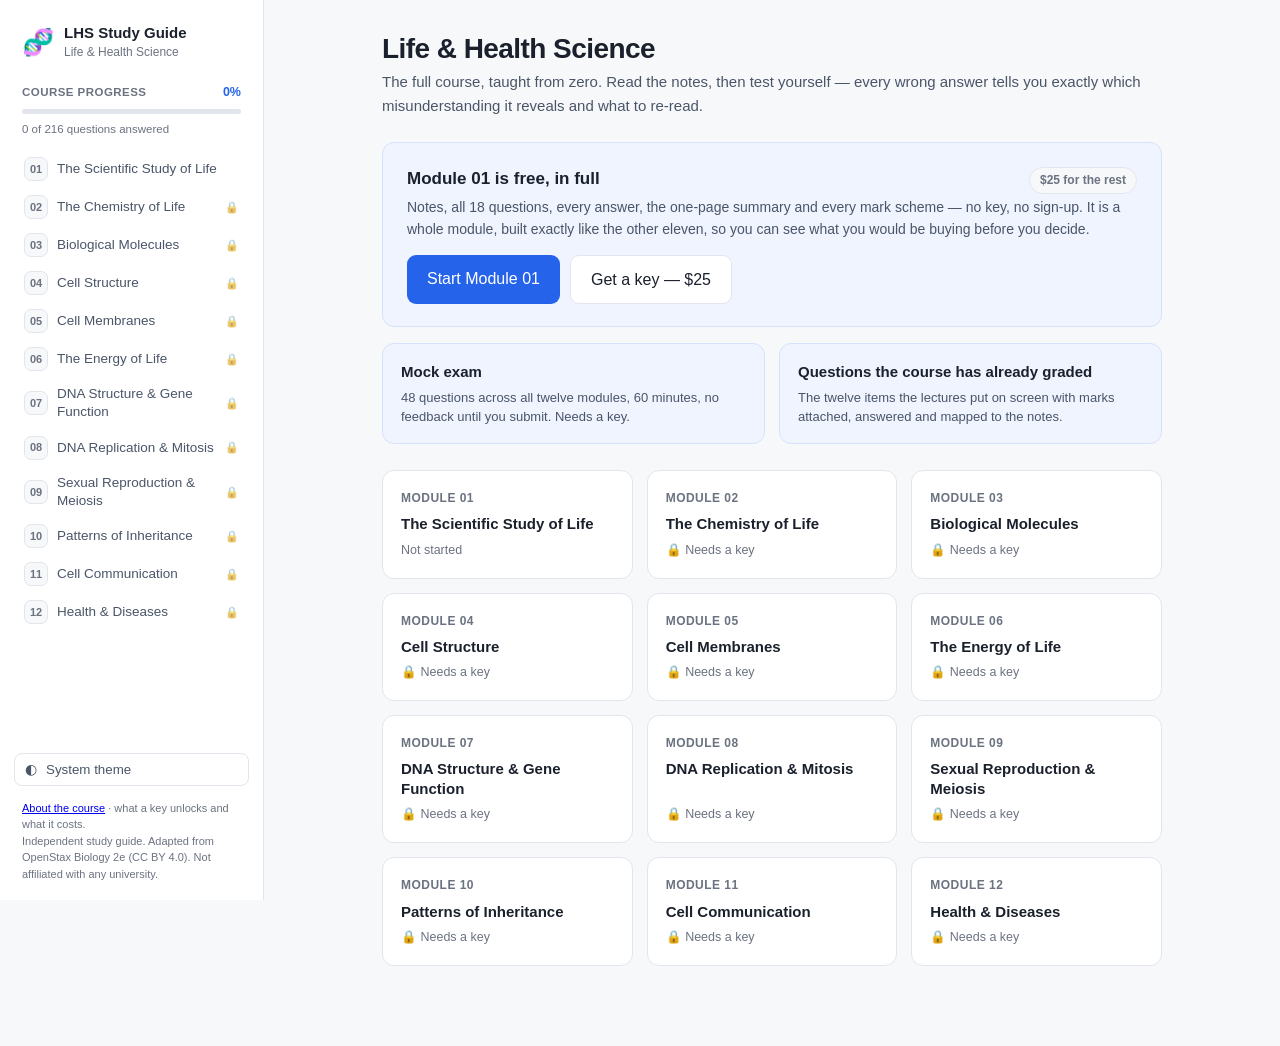
==== course.html @ 1ea41a7c "Publish 2026-08-12: 8c8c6c5" ====
<!DOCTYPE html>
<html lang="en">
<head>
  <meta charset="UTF-8">
  <meta name="viewport" content="width=device-width, initial-scale=1.0">
  <title>LHS Study Guide — Interactive</title>
  <!-- ?v= is a cache buster. BUMP IT on every deploy, or returning students keep the
       old JS/CSS and newly published modules stay invisible to them. -->
  <link rel="stylesheet" href="styles.css?v=37">
  <link rel="icon" href="data:image/svg+xml,<svg xmlns='http://www.w3.org/2000/svg' viewBox='0 0 100 100'><text y='.9em' font-size='90'>🧬</text></svg>">
</head>
<body>
  <!-- Mobile only (<900px). On desktop the sidebar is always visible and this bar
       is display:none, so the same nav markup serves both layouts. -->
  <header class="topbar">
    <button class="icon-btn" id="nav-toggle" aria-label="Open module list"
            aria-expanded="false" aria-controls="sidebar">
      <svg viewBox="0 0 24 24" aria-hidden="true"><path d="M3 6h18M3 12h18M3 18h18"/></svg>
    </button>
    <a class="topbar-title" id="topbar-title" href="#/">LHS Study Guide</a>
    <a class="topbar-ring" id="topbar-ring" href="#/" title="Course progress"><span></span></a>
  </header>
  <div class="scrim" id="scrim" hidden></div>
  <div class="layout">
    <aside class="sidebar" id="sidebar" aria-label="Modules">
      <a class="brand" href="#/">
        <span class="brand-icon">🧬</span>
        <span>
          <strong>LHS Study Guide</strong>
          <small>Life &amp; Health Science</small>
        </span>
      </a>
      <div id="course-progress" class="course-progress"></div>
      <nav id="module-nav"></nav>
      <button class="theme-toggle" id="theme-toggle">
        <span class="theme-ico" id="theme-ico" aria-hidden="true">◐</span>
        <span id="theme-label">System theme</span>
      </button>
      <div class="sidebar-foot">
        <a href="index.html">About the course</a> · what a key unlocks and what it costs.<br>
        Independent study guide. Adapted from OpenStax Biology 2e (CC BY 4.0). Not affiliated with any university.
      </div>
    </aside>
    <main class="main" id="main"></main>
  </div>
  <!-- Printing hides the sidebar, and the sidebar held the only attribution on the
       page — so every chapter a student printed carried none. CC BY asks for the
       credit to travel with the copy, and the printed copy is the one that gets
       passed around. Screen-hidden, print-only. -->
  <div class="print-credit">
    Independent study guide for Life and Health Science. Adapted from OpenStax Biology 2e,
    © Rice University, licensed under CC BY 4.0. Explanations and commentary are original work.
    Not affiliated with or endorsed by any university or instructor.
  </div>
  <script src="md.js?v=37"></script>
  <script src="api.js?v=37"></script>
  <script src="app.js?v=37"></script>
</body>
</html>
---- styles.css ----
/* ---------- design tokens ----------
 * Every colour goes through a variable so the dark theme is a second token set
 * and nothing else. The three DARK blocks below must stay in sync: one for the
 * OS preference, one for the explicit toggle. */
:root {
  color-scheme: light;

  --bg: #f7f8fa;
  --panel: #ffffff;
  --ink: #1a202c;
  --ink-soft: #4a5568;
  /* was #8a94a3 — 3.0:1 on white, below the 4.5:1 WCAG AA floor for text */
  --ink-faint: #6b7280;
  --line: #e2e6ec;

  --accent: #2563eb;
  --accent-soft: #eff4ff;
  --accent-line: #d6e2fb;
  --on-accent: #ffffff;

  --green: #16803c;
  --green-soft: #e8f7ee;
  --green-line: #bfe6cd;
  --red: #b42318;
  --red-soft: #fdecea;
  --red-line: #f2c8c3;
  --amber: #92600a;
  --amber-soft: #fdf3dd;
  --amber-line: #e8d3a2;

  --code-bg: #f1f3f7;
  --scrim: rgba(15, 23, 42, .45);
  --shadow-drawer: 0 0 40px rgba(15, 23, 42, .18);
  --shadow-card: 0 2px 12px rgba(37, 99, 235, .08);

  --radius: 12px;
  --sidebar-w: 264px;
  --topbar-h: 56px;

  /* Where the two sticky bands park. On desktop there is no top bar, so the tab
     bar sits at 0; on mobile everything shifts down by the top bar. Keeping the
     offsets in variables is what stops the quiz bar from drifting under the tab
     bar every time either band's padding changes. */
  --bar-top: 0px;
  --quiz-top: 62px;
}

@media (max-width: 899px) {
  :root {
    --bar-top: var(--topbar-h);
    --quiz-top: 122px;
  }
}

@media (prefers-color-scheme: dark) {
  :root:not([data-theme="light"]) {
    color-scheme: dark;

    --bg: #0f1419;
    --panel: #161b22;
    --ink: #e6edf3;
    --ink-soft: #b3bdc9;
    --ink-faint: #8b96a5;
    --line: #2a323d;

    --accent: #6ea8fe;
    --accent-soft: #172033;
    --accent-line: #2c4a7c;
    /* dark text on the light-blue button — white on #6ea8fe is only ~2.5:1 */
    --on-accent: #0b1220;

    --green: #57d98a;
    --green-soft: #11261a;
    --green-line: #1f5133;
    --red: #ff9c94;
    --red-soft: #2a1417;
    --red-line: #5c2a26;
    --amber: #f0b429;
    --amber-soft: #2a2110;
    --amber-line: #5a4413;

    --code-bg: #1c232c;
    --scrim: rgba(0, 0, 0, .6);
    --shadow-drawer: 0 0 40px rgba(0, 0, 0, .5);
    --shadow-card: 0 2px 12px rgba(110, 168, 254, .12);
  }
}

:root[data-theme="dark"] {
  color-scheme: dark;

  --bg: #0f1419;
  --panel: #161b22;
  --ink: #e6edf3;
  --ink-soft: #b3bdc9;
  --ink-faint: #8b96a5;
  --line: #2a323d;

  --accent: #6ea8fe;
  --accent-soft: #172033;
  --accent-line: #2c4a7c;
  --on-accent: #0b1220;

  --green: #57d98a;
  --green-soft: #11261a;
  --green-line: #1f5133;
  --red: #ff9c94;
  --red-soft: #2a1417;
  --red-line: #5c2a26;
  --amber: #f0b429;
  --amber-soft: #2a2110;
  --amber-line: #5a4413;

  --code-bg: #1c232c;
  --scrim: rgba(0, 0, 0, .6);
  --shadow-drawer: 0 0 40px rgba(0, 0, 0, .5);
  --shadow-card: 0 2px 12px rgba(110, 168, 254, .12);
}

* { box-sizing: border-box; }

/* Deep links from quiz feedback land on a heading — keep it clear of the
   sticky tab bar (and, on mobile, the top bar above it). */
html { scroll-padding-top: calc(var(--quiz-top) + 34px); }

html, body {
  margin: 0;
  padding: 0;
  background: var(--bg);
  color: var(--ink);
  font: 16px/1.6 -apple-system, BlinkMacSystemFont, "Segoe UI", Roboto, "Helvetica Neue", Arial, sans-serif;
  -webkit-font-smoothing: antialiased;
  /* Safari inflates body text in landscape unless told not to, which reflowed
     the notes to a different width in each orientation. */
  -webkit-text-size-adjust: 100%;
}

/* Touch devices get no :hover, so without this a tap on an option or a nav row
   gives no feedback at all until the screen re-renders — and Safari's default
   grey flash lands on the wrong box. */
body { -webkit-tap-highlight-color: transparent; }

.layout { display: flex; min-height: 100vh; }

/* ---------- mobile top bar (hidden ≥900px) ---------- */
.topbar {
  display: none;
  position: sticky;
  top: 0;
  z-index: 30;
  align-items: center;
  gap: 12px;
  height: 56px;
  padding: 0 12px;
  background: var(--panel);
  border-bottom: 1px solid var(--line);
}
.icon-btn {
  flex-shrink: 0;
  width: 40px; height: 40px;
  display: grid;
  place-items: center;
  border: 1px solid var(--line);
  border-radius: 10px;
  background: var(--panel);
  color: var(--ink-soft);
  cursor: pointer;
  padding: 0;
}
.icon-btn svg { width: 20px; height: 20px; fill: none; stroke: currentColor; stroke-width: 2; stroke-linecap: round; }
.topbar-title {
  flex: 1;
  min-width: 0;
  font-size: 14.5px;
  font-weight: 600;
  color: var(--ink);
  text-decoration: none;
  white-space: nowrap;
  overflow: hidden;
  text-overflow: ellipsis;
}
/* Course-progress ring. --p (0–100) is set from JS. */
.topbar-ring {
  flex-shrink: 0;
  position: relative;
  width: 32px; height: 32px;
  border-radius: 50%;
  display: grid;
  place-items: center;
  background: conic-gradient(var(--accent) calc(var(--p, 0) * 1%), var(--line) 0);
}
/* A 32px ring is the right size to look at and the wrong size to hit. The
   pseudo-element widens the target to 44px without thickening the ring. */
.topbar-ring::after { content: ""; position: absolute; inset: -6px; border-radius: 50%; }
.topbar-ring span {
  width: 24px; height: 24px;
  border-radius: 50%;
  background: var(--panel);
  display: block;
}

.scrim {
  position: fixed;
  inset: 0;
  z-index: 35;
  background: var(--scrim);
}
.scrim[hidden] { display: none; }

/* ---------- sidebar ---------- */
.sidebar {
  width: var(--sidebar-w);
  flex-shrink: 0;
  background: var(--panel);
  border-right: 1px solid var(--line);
  padding: 18px 14px;
  display: flex;
  flex-direction: column;
  gap: 14px;
  position: sticky;
  top: 0;
  height: 100vh;
  overflow: hidden;
}

.brand {
  display: flex;
  gap: 10px;
  align-items: center;
  text-decoration: none;
  color: var(--ink);
  padding: 4px 8px;
}
.brand-icon { font-size: 26px; }
.brand strong { display: block; font-size: 15px; line-height: 1.25; }
.brand small { display: block; color: var(--ink-faint); font-size: 12px; }

.course-progress { padding: 0 8px; }
.cp-head {
  display: flex;
  justify-content: space-between;
  align-items: baseline;
  font-size: 11.5px;
  font-weight: 600;
  letter-spacing: .04em;
  text-transform: uppercase;
  color: var(--ink-faint);
  margin-bottom: 7px;
}
.cp-head .cp-pct { color: var(--accent); font-size: 12.5px; letter-spacing: 0; }
.course-progress .progress-track { height: 5px; margin-bottom: 7px; }
.cp-sub { margin: 0; font-size: 11.5px; line-height: 1.45; color: var(--ink-faint); }

/* Only the module list scrolls, so the attribution stays pinned at the bottom
   instead of being clipped once the progress block is added above it. */
/* overscroll-behavior: flicking the module list to its end used to hand the
   scroll on to the page underneath the drawer. */
#module-nav {
  display: flex; flex-direction: column; gap: 2px;
  flex: 1; min-height: 0; overflow-y: auto; overscroll-behavior: contain;
}

.nav-item {
  display: flex;
  align-items: center;
  gap: 9px;
  padding: 6px 10px;
  border-radius: 8px;
  text-decoration: none;
  color: var(--ink-soft);
  font-size: 13.5px;
  line-height: 1.35;
}
.nav-item .num {
  flex-shrink: 0;
  width: 24px; height: 24px;
  border-radius: 7px;
  background: var(--bg);
  border: 1px solid var(--line);
  display: grid;
  place-items: center;
  font-size: 11px;
  font-weight: 600;
  color: var(--ink-faint);
}
.nav-item.active { background: var(--accent-soft); color: var(--accent); font-weight: 600; }
.nav-item.active .num { background: var(--accent); border-color: var(--accent); color: var(--on-accent); }
.nav-item.enabled:hover { background: var(--bg); }
.nav-item.locked { opacity: 0.45; cursor: default; }
.nav-item .nav-label { flex: 1; min-width: 0; }
.nav-item .nav-stat {
  flex-shrink: 0;
  font-size: 11.5px;
  font-weight: 600;
  color: var(--ink-faint);
  font-variant-numeric: tabular-nums;
}
.nav-item .nav-stat.done { color: var(--green); }
/* A module that needs a key. Not `.locked` — that means "not written yet" and
   dims the row to unclickable. These are clickable and lead to the summary and
   the offer, so the padlock marks them without hiding them. */
.nav-item .nav-lock { flex-shrink: 0; font-size: 11px; opacity: 0.65; }

.theme-toggle {
  margin-top: auto;
  display: flex;
  align-items: center;
  gap: 9px;
  width: 100%;
  padding: 8px 10px;
  border: 1px solid var(--line);
  border-radius: 8px;
  background: var(--panel);
  color: var(--ink-soft);
  font: 500 12.5px/1.3 inherit;
  font-family: inherit;
  cursor: pointer;
  text-align: left;
}
.theme-toggle:hover { background: var(--bg); color: var(--ink); }
.theme-ico { font-size: 14px; line-height: 1; }

.sidebar-foot {
  font-size: 11px;
  color: var(--ink-faint);
  line-height: 1.5;
  padding: 0 8px;
}

/* ---------- main ---------- */
.main { flex: 1; min-width: 0; padding: 32px clamp(20px, 5vw, 64px) 80px; }
.page { max-width: 780px; margin: 0 auto; }
/* The Learn tab needs room for the contents column beside the article. */
.page.wide { max-width: 1080px; }

.crumbs { font-size: 13px; color: var(--ink-faint); margin-bottom: 6px; }
.crumbs a { color: var(--ink-faint); text-decoration: none; }
.crumbs a:hover { color: var(--accent); }

h1.page-title { font-size: 28px; line-height: 1.2; margin: 0 0 4px; letter-spacing: -0.02em; }
.page-sub { color: var(--ink-soft); margin: 0 0 24px; font-size: 15px; }

/* tabs — the band sticks to the top so students can switch Learn/Practice/Summary
   without scrolling back up a 9,000-word chapter. On mobile it parks under the
   56px top bar. The band needs its own background or content shows through. */
.tabbar {
  position: sticky;
  top: var(--bar-top);
  z-index: 15;
  background: var(--bg);
  padding: 10px 0 16px;
  margin-bottom: 12px;
}
.tabs {
  display: flex;
  gap: 4px;
  border: 1px solid var(--line);
  background: var(--panel);
  padding: 4px;
  border-radius: 10px;
  width: fit-content;
}
.tab {
  display: flex;
  align-items: center;
  gap: 7px;
  border: 0;
  background: transparent;
  padding: 7px 16px;
  border-radius: 7px;
  font-size: 14px;
  font-weight: 500;
  color: var(--ink-soft);
  cursor: pointer;
  font-family: inherit;
}
.ico {
  width: 16px;
  height: 16px;
  flex-shrink: 0;
  fill: none;
  stroke: currentColor;
  stroke-width: 1.8;
  stroke-linecap: round;
  stroke-linejoin: round;
}
.tab.active { background: var(--accent); color: var(--on-accent); }
.tab:not(.active):hover { background: var(--bg); }

/* cards */
.card {
  background: var(--panel);
  border: 1px solid var(--line);
  border-radius: var(--radius);
  padding: 22px 24px;
  margin-bottom: 16px;
}
.card h3 { margin: 0 0 4px; font-size: 17px; }
.card .muted { color: var(--ink-soft); font-size: 14px; margin: 0; }
.card-head { display: flex; align-items: baseline; justify-content: space-between; gap: 12px; }

/* small layout utilities — these replaced inline style="" in app.js */
.row-gap { margin-top: 14px; display: flex; gap: 10px; flex-wrap: wrap; }
.stack-top { margin-top: 16px; }

.pill {
  flex-shrink: 0;
  font-size: 12px;
  font-weight: 700;
  padding: 3px 10px;
  border-radius: 99px;
  background: var(--bg);
  border: 1px solid var(--line);
  color: var(--ink-faint);
  font-variant-numeric: tabular-nums;
}
.pill.done { background: var(--green-soft); border-color: var(--green-line); color: var(--green); }

/* "pick up where you left off" — the one thing a returning student wants */
.resume-card {
  display: flex;
  align-items: center;
  gap: 14px;
  background: var(--accent-soft);
  border: 1px solid var(--accent-line);
  border-radius: var(--radius);
  padding: 16px 20px;
  margin-bottom: 22px;
  text-decoration: none;
  color: var(--ink);
}
.resume-card:hover { border-color: var(--accent); }
.resume-card .r-icon { font-size: 22px; flex-shrink: 0; }
.resume-card .r-label {
  display: block;
  font-size: 11.5px;
  font-weight: 700;
  letter-spacing: .05em;
  text-transform: uppercase;
  color: var(--accent);
  margin-bottom: 2px;
}
.resume-card .r-what { font-weight: 600; font-size: 15px; line-height: 1.35; }
.resume-card .r-go { margin-left: auto; color: var(--accent); font-weight: 700; flex-shrink: 0; }

/* Course-wide tools (mock exam, mistakes pass). Deliberately not module cards:
   they sit above the twelve and must not read as a thirteenth chapter. */
.tool-grid {
  display: grid;
  grid-template-columns: repeat(auto-fit, minmax(260px, 1fr));
  gap: 14px;
  margin-bottom: 26px;
}
.tool-card {
  display: flex;
  flex-direction: column;
  gap: 5px;
  padding: 16px 18px;
  border: 1px solid var(--accent-line);
  border-radius: var(--radius);
  background: var(--accent-soft);
  text-decoration: none;
  color: var(--ink);
  transition: border-color .15s, box-shadow .15s;
}
.tool-card:hover { border-color: var(--accent); box-shadow: var(--shadow-card); }
.tool-card .tool-title { font-weight: 700; font-size: 15px; }
.tool-card .tool-sub { font-size: 13px; line-height: 1.45; color: var(--ink-soft); }

/* exam */
.exam-rules { margin: 12px 0 20px; padding-left: 20px; display: flex; flex-direction: column; gap: 8px; }
.exam-rules li { font-size: 14.5px; line-height: 1.5; color: var(--ink-soft); }
.exam-clock {
  margin-left: 14px;
  font-variant-numeric: tabular-nums;
  font-weight: 700;
  font-size: 14px;
  color: var(--ink-soft);
  padding: 2px 9px;
  border: 1px solid var(--line);
  border-radius: 7px;
}
.exam-clock.low { color: var(--red); border-color: var(--red-line); background: var(--red-soft); }
.card.notice { border-color: var(--amber-line); background: var(--amber-soft); font-weight: 500; }
.exam-row { text-decoration: none; color: inherit; }
.exam-row:hover .t-name { color: var(--accent); }
.exam-row .t-name { width: 210px; }
@media (max-width: 599px) {
  .exam-row { flex-wrap: wrap; }
  .exam-row .t-name { width: 100%; }
}
.empty-card h3 { margin-bottom: 6px; }
.empty-card .row-gap { margin-top: 16px; }

.module-grid { display: grid; grid-template-columns: repeat(auto-fill, minmax(230px, 1fr)); gap: 14px; }
.module-card {
  background: var(--panel);
  border: 1px solid var(--line);
  border-radius: var(--radius);
  padding: 18px;
  text-decoration: none;
  color: var(--ink);
  display: flex;
  flex-direction: column;
  gap: 6px;
  transition: border-color .15s, box-shadow .15s;
}
.module-card.enabled:hover { border-color: var(--accent); box-shadow: var(--shadow-card); }
.module-card.locked { opacity: .5; cursor: default; }
.module-card .mod-num { font-size: 12px; font-weight: 600; color: var(--ink-faint); letter-spacing: .04em; }
.module-card .mod-title { font-weight: 600; font-size: 15px; line-height: 1.3; }
.module-card .mod-status { font-size: 12.5px; color: var(--ink-faint); margin-top: auto; }
.module-card .mod-status.done { color: var(--green); font-weight: 500; }
.module-card .mod-status.doing { color: var(--accent); font-weight: 500; }

/* buttons */
.btn {
  display: inline-block;
  border: 0;
  background: var(--accent);
  color: var(--on-accent);
  font: 600 14px/1 inherit;
  font-family: inherit;
  padding: 11px 20px;
  border-radius: 9px;
  cursor: pointer;
  text-decoration: none;
}
.btn:hover { filter: brightness(1.08); }
.btn.secondary {
  background: var(--panel);
  color: var(--ink);
  border: 1px solid var(--line);
}
.btn.secondary:hover { background: var(--bg); filter: none; }
.btn:disabled { opacity: .5; cursor: default; }

/* ---------- quiz ---------- */
/* While a quiz is running the module heading is dead weight — the tab bar stays
   as the way out, everything else gives its height to the question. */
.page.quiz-mode .crumbs,
.page.quiz-mode .page-title,
.page.quiz-mode .module-sub { display: none; }
.page.quiz-mode .tabbar { padding-top: 14px; }

.quiz-bar {
  position: sticky;
  top: var(--quiz-top);
  z-index: 12;
  background: var(--bg);
  padding-bottom: 14px;
}

.quiz-top {
  display: flex;
  align-items: center;
  gap: 12px;
  margin-bottom: 10px;
  font-size: 13px;
  color: var(--ink-soft);
}
.quiz-top .q-count { margin-left: auto; font-variant-numeric: tabular-nums; }
.flag-btn {
  border: 1px solid var(--line);
  background: var(--panel);
  color: var(--ink-faint);
  border-radius: 8px;
  width: 30px;
  height: 30px;
  font-size: 14px;
  line-height: 1;
  cursor: pointer;
  padding: 0;
}
.flag-btn:hover { color: var(--amber); border-color: var(--amber); }
.flag-btn.on { background: var(--amber-soft); border-color: var(--amber); color: var(--amber); }
.chip {
  display: inline-block;
  background: var(--accent-soft);
  color: var(--accent);
  font-size: 12px;
  font-weight: 600;
  padding: 3px 10px;
  border-radius: 99px;
}
.progress-track {
  height: 6px;
  background: var(--line);
  border-radius: 99px;
  overflow: hidden;
  margin-bottom: 24px;
}
.progress-fill { height: 100%; background: var(--accent); border-radius: 99px; transition: width .25s; }

.q-stem { font-size: 18px; font-weight: 600; line-height: 1.45; margin: 0 0 18px; }

.options { display: flex; flex-direction: column; gap: 10px; }
.option {
  text-align: left;
  background: var(--panel);
  border: 1.5px solid var(--line);
  border-radius: 10px;
  padding: 13px 16px;
  font: 15px/1.45 inherit;
  font-family: inherit;
  color: var(--ink);
  cursor: pointer;
  display: flex;
  gap: 12px;
  align-items: baseline;
  transition: border-color .12s, background .12s;
}
.option:not(:disabled):hover { border-color: var(--accent); background: var(--accent-soft); }
.option .letter {
  flex-shrink: 0;
  font-weight: 700;
  font-size: 13px;
  color: var(--ink-faint);
  text-transform: uppercase;
}
/* Keyboard shortcut badge, shown on the pointer-less-friendly side of things.
   Hidden on touch, where there is no keyboard to hint at. */
.option .key-hint {
  margin-left: auto;
  flex-shrink: 0;
  font-size: 11px;
  font-weight: 600;
  color: var(--ink-faint);
  border: 1px solid var(--line);
  border-radius: 5px;
  padding: 1px 6px;
  align-self: center;
}
@media (hover: none) { .option .key-hint { display: none; } }
.option:disabled .key-hint { visibility: hidden; }

.option.correct { border-color: var(--green); background: var(--green-soft); }
.option.correct .letter { color: var(--green); }
.option.wrong { border-color: var(--red); background: var(--red-soft); }
.option.wrong .letter { color: var(--red); }
.option:disabled { cursor: default; }
.option.dim:disabled { opacity: .55; }

/* Exam conditions: the pick is shown, the verdict is not. Deliberately the
   accent colour and not green — green reads as "correct" at a glance. */
.option.picked { border-color: var(--accent); background: var(--accent-soft); }
.option.picked .letter { color: var(--accent); }
/* Not colour alone. In an exam there is no verdict text to fall back on, so the
   only signal that an option was chosen was a tint measured at 1.04:1 against
   the panel — invisible to a good many people and to every printed copy. */
.option.picked .key-hint::before { content: "✓ "; font-weight: 700; color: var(--accent); }

.feedback {
  margin-top: 18px;
  border-radius: 10px;
  padding: 16px 18px;
  font-size: 14.5px;
  animation: fadein .2s;
}
@keyframes fadein { from { opacity: 0; transform: translateY(4px); } to { opacity: 1; } }
.feedback.good { background: var(--green-soft); border: 1px solid var(--green-line); }
.feedback.bad { background: var(--red-soft); border: 1px solid var(--red-line); }
.feedback .verdict { font-weight: 700; margin: 0 0 6px; }
.feedback.good .verdict { color: var(--green); }
.feedback.bad .verdict { color: var(--red); }
.feedback p { margin: 6px 0; }
.feedback .diag { font-weight: 500; }
.review-link {
  display: inline-block;
  margin-top: 8px;
  font-size: 13.5px;
  font-weight: 600;
  color: var(--accent);
  text-decoration: none;
}
.quiz-nav { margin-top: 22px; display: flex; gap: 10px; }

/* results */
.score-hero { text-align: center; padding: 10px 0 4px; }
.score-hero .big { font-size: 52px; font-weight: 700; letter-spacing: -0.03em; }
.score-hero .of { font-size: 20px; color: var(--ink-faint); font-weight: 500; }
.score-hero p { color: var(--ink-soft); margin: 4px 0 0; }

.topic-label { margin-bottom: 6px; }
.topic-row { display: flex; align-items: center; gap: 12px; margin: 10px 0; font-size: 14px; }
.topic-row .t-name { width: 150px; flex-shrink: 0; color: var(--ink-soft); }
.topic-row .t-track { display: block; flex: 1; height: 8px; background: var(--line); border-radius: 99px; overflow: hidden; }
.topic-row .t-fill { display: block; height: 100%; border-radius: 99px; }
.topic-row .t-pct { width: 52px; text-align: right; font-variant-numeric: tabular-nums; color: var(--ink-soft); font-size: 13px; }

/* results: the sections behind the missed questions */
.weak-list { margin-top: 12px; display: flex; flex-direction: column; gap: 8px; }
.weak-row {
  display: flex;
  align-items: baseline;
  gap: 12px;
  padding: 11px 14px;
  border: 1px solid var(--line);
  border-radius: 9px;
  text-decoration: none;
  color: var(--ink);
  font-size: 14px;
}
.weak-row:hover { border-color: var(--accent); background: var(--accent-soft); }
.weak-row .weak-sec { font-weight: 600; }
.weak-row .weak-n { color: var(--ink-faint); font-size: 13px; }
.weak-row .weak-go { margin-left: auto; color: var(--accent); font-weight: 700; }

/* ---------- written answers ---------- */
.written-card {
  border: 1px solid var(--line);
  border-radius: 10px;
  margin-bottom: 8px;
  background: var(--panel);
  overflow: hidden;
}
.written-card.open { border-color: var(--accent); }
.written-card .w-head {
  display: flex;
  gap: 10px;
  align-items: baseline;
  width: 100%;
  text-align: left;
  padding: 13px 16px;
  background: none;
  border: 0;
  font: inherit;
  font-family: inherit;
  color: var(--ink);
  cursor: pointer;
}
.written-card .w-head:hover { background: var(--bg); }
.written-card .w-id { font-weight: 700; color: var(--accent); font-size: 14px; flex-shrink: 0; }
.written-card .w-prompt {
  font-weight: 600;
  font-size: 14.5px;
  line-height: 1.45;
  flex: 1;
  min-width: 0;
}
/* Collapsed rows show one line; opening reveals the whole prompt. */
.written-card:not(.open) .w-prompt {
  display: -webkit-box;
  -webkit-line-clamp: 1;
  -webkit-box-orient: vertical;
  overflow: hidden;
}
.written-card .w-state { flex-shrink: 0; font-size: 11.5px; font-weight: 700; color: var(--ink-faint); }
.written-card.checked .w-state { color: var(--green); }
.written-card .w-caret { flex-shrink: 0; color: var(--ink-faint); transition: transform .18s; }
.written-card.open .w-caret { transform: rotate(180deg); }
.written-card .w-body { padding: 0 16px 16px; }
.model-text { margin-top: 12px; }
.written-card textarea {
  width: 100%;
  min-height: 96px;
  border: 1.5px solid var(--line);
  border-radius: 9px;
  padding: 12px 14px;
  font: 14.5px/1.55 inherit;
  font-family: inherit;
  color: var(--ink);
  resize: vertical;
  background: var(--bg);
}
.written-card textarea:focus { outline: none; border-color: var(--accent); background: var(--panel); }
.model-box {
  margin-top: 14px;
  background: var(--accent-soft);
  border: 1px solid var(--accent-line);
  border-radius: 10px;
  padding: 14px 18px;
  font-size: 14.5px;
}
.model-box .m-label { font-weight: 700; font-size: 12px; letter-spacing: .05em; text-transform: uppercase; color: var(--accent); margin-bottom: 6px; }
.marks-list { margin-top: 12px; display: flex; flex-direction: column; gap: 8px; }
.marks-list label {
  display: flex;
  gap: 10px;
  align-items: flex-start;
  font-size: 14px;
  background: var(--panel);
  border: 1px solid var(--line);
  border-radius: 8px;
  padding: 9px 12px;
  cursor: pointer;
}
.marks-list input { margin-top: 3px; accent-color: var(--green); }
.self-score { margin-top: 10px; font-size: 13.5px; font-weight: 600; color: var(--ink-soft); }
.part-block { margin-top: 16px; padding-top: 16px; border-top: 1px dashed var(--line); }
.part-block .p-prompt { font-weight: 600; font-size: 14.5px; margin-bottom: 8px; }

/* ---------- notes: contents + reading progress ---------- */
.read-progress {
  height: 2px;
  background: transparent;
  border-radius: 99px;
  margin-top: 10px;
  overflow: hidden;
}
.read-progress span {
  display: block;
  height: 100%;
  width: 0;
  background: var(--accent);
  border-radius: 99px;
}

.learn-layout {
  display: grid;
  grid-template-columns: minmax(0, 1fr) 232px;
  gap: 28px;
  align-items: start;
}

.toc { position: sticky; top: 96px; }
.toc-toggle { display: none; }
.toc-list {
  display: flex;
  flex-direction: column;
  gap: 1px;
  max-height: calc(100vh - 130px);
  overflow-y: auto;
  border-left: 1px solid var(--line);
  padding-left: 4px;
}
.toc-list a {
  display: block;
  padding: 5px 10px;
  border-radius: 6px;
  font-size: 12.5px;
  line-height: 1.35;
  color: var(--ink-faint);
  text-decoration: none;
  border-left: 2px solid transparent;
  margin-left: -5px;
}
.toc-list a:hover { color: var(--ink); background: var(--panel); }
.toc-list a.active {
  color: var(--accent);
  font-weight: 600;
  border-left-color: var(--accent);
}

.resume-section {
  display: flex;
  align-items: baseline;
  gap: 10px;
  width: 100%;
  text-align: left;
  background: var(--accent-soft);
  border: 1px solid var(--accent-line);
  border-radius: 10px;
  padding: 11px 16px;
  margin-bottom: 14px;
  font: 14px/1.4 inherit;
  font-family: inherit;
  color: var(--ink);
  cursor: pointer;
}
.resume-section .r-label {
  font-size: 11px;
  font-weight: 700;
  letter-spacing: .05em;
  text-transform: uppercase;
  color: var(--accent);
  flex-shrink: 0;
}

/* ---------- locked state & sign-in ---------- */
.lock-card { text-align: center; }
.lock-card .lock-icon { font-size: 30px; line-height: 1; margin-bottom: 8px; }
.lock-card h3 { font-size: 18px; }
.lock-card .muted { max-width: 46ch; margin: 0 auto; }
.lock-card .lock-what { margin-top: 10px; font-size: 13.5px; }
.lock-card .row-gap { justify-content: center; }

/* What a locked module shows in place of its content: a description of the
   chapter. Deliberately not styled like `.md` — it must not read as the start of
   the notes, because it is a card about them. */
.teaser-about { margin-top: 16px; }
.teaser-blurb {
  margin-top: 10px;
  font-size: 15.5px;
  line-height: 1.65;
  color: var(--ink-soft);
  max-width: 62ch;
}
.topic-list {
  list-style: none;
  margin: 16px 0 0;
  padding: 0;
  display: flex;
  flex-wrap: wrap;
  gap: 8px;
}
.topic-list li {
  background: var(--bg);
  border: 1px solid var(--line);
  border-radius: 99px;
  padding: 5px 12px;
  font-size: 13px;
  color: var(--ink-soft);
}
.teaser-stats {
  margin-top: 16px;
  padding-top: 14px;
  border-top: 1px solid var(--line);
  font-size: 13.5px;
  line-height: 1.6;
}

/* The one card on the home page that sells. Tinted like the lock card's accent
   so the two read as the same conversation, but left-aligned and quiet — it sits
   above a course the visitor is trying to read, not in the way of it. */
.offer-card { background: var(--accent-soft); border-color: var(--accent-line); }

.login-card { display: flex; flex-direction: column; gap: 14px; max-width: 420px; }
.field { display: flex; flex-direction: column; gap: 6px; }
.field span { font-size: 13px; font-weight: 600; color: var(--ink-soft); }
.field input {
  border: 1.5px solid var(--line);
  border-radius: 9px;
  padding: 11px 14px;
  font: 15px/1.4 inherit;
  font-family: inherit;
  color: var(--ink);
  background: var(--bg);
}
.field input:focus { outline: none; border-color: var(--accent); background: var(--panel); }
.login-msg { margin: 0; font-size: 13.5px; min-height: 1.2em; color: var(--ink-soft); }
.login-msg.bad { color: var(--red); font-weight: 600; }
.login-msg.good { color: var(--green); font-weight: 600; }
.login-foot { margin-top: 18px; font-size: 13px; max-width: 46ch; }

/* Key recovery: present, but folded away — most people never need it. */
.lost-key { margin-top: 16px; }
.lost-key summary { cursor: pointer; font-weight: 600; font-size: 14px; }
.lost-key p { margin: 10px 0; max-width: 58ch; font-size: 13.5px; }
.lost-key input {
  flex: 1 1 220px;
  border: 1.5px solid var(--line);
  border-radius: 9px;
  padding: 9px 12px;
  font: 14px/1.4 inherit;
  color: var(--ink);
  background: var(--bg);
}
.lost-key input:focus { outline: none; border-color: var(--accent); background: var(--panel); }

/* An access key is a fixed-width string; reading it back to check a typo is
   much easier when the glyphs line up. */
#login-key { font-family: ui-monospace, SFMono-Regular, Menlo, monospace; letter-spacing: 0.04em; }

/* The two house rules — device limit and watermark — stated on the way in. */
.login-terms {
  margin: 16px 0 0;
  padding-left: 18px;
  font-size: 13px;
  max-width: 58ch;
  line-height: 1.55;
}
.login-terms li + li { margin-top: 6px; }

/* "Licensed to …" under every explanation and model answer. Quiet enough to
   ignore while studying, present enough to notice before pasting it somewhere. */
.licensed-note {
  margin: 12px 0 0;
  font-size: 11.5px;
  letter-spacing: 0.02em;
  color: var(--ink-soft);
  opacity: 0.75;
}

/* ---------- loading skeleton ---------- */
.skeleton {
  background: var(--panel);
  border: 1px solid var(--line);
  border-radius: var(--radius);
  padding: 36px clamp(20px, 4vw, 48px);
  display: flex;
  flex-direction: column;
  gap: 14px;
}
.sk-line {
  display: block;
  height: 13px;
  border-radius: 99px;
  background: linear-gradient(90deg, var(--line), var(--bg), var(--line));
  background-size: 300% 100%;
  animation: sk 1.4s ease-in-out infinite;
}
.sk-line.short { width: 55%; }
@keyframes sk { 0% { background-position: 100% 0; } 100% { background-position: -100% 0; } }

/* ---------- markdown content ---------- */
.md { background: var(--panel); border: 1px solid var(--line); border-radius: var(--radius); padding: 36px clamp(20px, 4vw, 48px); }
.md h1 { font-size: 26px; letter-spacing: -0.02em; line-height: 1.25; margin: 0 0 8px; }
.md h2 { font-size: 20px; letter-spacing: -0.01em; margin: 36px 0 12px; padding-top: 20px; border-top: 1px solid var(--line); }
.md h2:first-child { margin-top: 0; padding-top: 0; border-top: 0; }
.md h3 { font-size: 16.5px; margin: 24px 0 8px; }
.md p { margin: 10px 0; font-size: 15.5px; }
.md li { font-size: 15.5px; margin: 4px 0; }
.md blockquote {
  margin: 18px 0;
  padding: 12px 18px;
  background: var(--amber-soft);
  border-left: 3px solid var(--amber);
  border-radius: 0 8px 8px 0;
  font-size: 15px;
}
.md blockquote p { margin: 4px 0; }
/* display:block + overflow-x is what lets a six-column table scroll sideways
   inside the article on a phone instead of widening the whole page. */
.md table,
.model-box table {
  border-collapse: collapse;
  width: 100%;
  max-width: 100%;
  margin: 16px 0;
  font-size: 14.5px;
  display: block;
  overflow-x: auto;
  overscroll-behavior-x: contain;
  -webkit-overflow-scrolling: touch;
}
.md th, .md td { border: 1px solid var(--line); padding: 8px 12px; text-align: left; vertical-align: top; }
/* Model answers are rendered with MD.render into .model-box, which is not
   .md — so the notes' table and code-fence rules never reached them. A
   Punnett square came out with no grid lines at all, and a fenced block
   471px wide sat in a 233px box with no way to scroll it: the student
   marking their own work could not read the end of the line. */
.model-box th, .model-box td { border: 1px solid var(--line); padding: 8px 12px; text-align: left; vertical-align: top; }
.md th,
.model-box th { background: var(--bg); font-weight: 600; }
.md code,
.model-box code { background: var(--bg); border: 1px solid var(--line); border-radius: 5px; padding: 1px 6px; font-size: 13.5px; font-family: ui-monospace, "SF Mono", Menlo, monospace; }
.md pre,
.model-box pre { background: var(--code-bg); border: 1px solid var(--line); border-radius: 9px; padding: 14px 18px; overflow-x: auto; }
.md pre code,
.model-box pre code { background: none; border: 0; padding: 0; font-size: 13.5px; line-height: 1.55; }
.md hr { border: 0; border-top: 1px solid var(--line); margin: 28px 0; }
.md a { color: var(--accent); }
.md em { color: var(--ink-soft); }

.flash { animation: flash-bg 1.6s ease-out; }
@keyframes flash-bg { 0% { background: var(--accent-soft); } 100% { background: transparent; } }

/* ---------- mobile: the sidebar becomes an off-canvas drawer ----------
   It used to reflow into a wrapping list of all 12 modules ABOVE the content,
   which meant ~600px of scrolling to reach the page title on every navigation.
   Same .nav-item markup, different container. `visibility` (not just transform)
   is what keeps the closed drawer out of the tab order. */
@media (max-width: 899px) {
  .topbar { display: flex; }

  .sidebar {
    position: fixed;
    top: 0;
    left: 0;
    z-index: 40;
    width: min(84vw, 320px);
    height: 100dvh;
    padding: max(18px, env(safe-area-inset-top)) 14px
             max(18px, env(safe-area-inset-bottom))
             max(14px, env(safe-area-inset-left));
    box-shadow: var(--shadow-drawer);
    visibility: hidden;
    transform: translateX(-100%);
    transition: transform .22s ease, visibility .22s;
  }
  body.nav-open .sidebar { visibility: visible; transform: none; }
  body.nav-open { overflow: hidden; }

  /* env() keeps the text clear of the notch in landscape and of the home
     indicator at the bottom. */
  .main {
    padding: 8px max(16px, env(safe-area-inset-right)) calc(72px + env(safe-area-inset-bottom))
                 max(16px, env(safe-area-inset-left));
  }
  .topbar {
    padding-left: max(12px, env(safe-area-inset-left));
    padding-right: max(12px, env(safe-area-inset-right));
  }
  h1.page-title { font-size: 24px; }
  /* The top bar already names the module; the crumb trail and the standing
     "learn → practise → review" line are pure duplication on a phone. */
  .crumbs, .module-sub { display: none; }
  /* A card at 24px a side spends 14% of a 375px screen on padding. */
  .card { padding: 18px; }

  /* Contents collapses into a disclosure above the article instead of a column. */
  /* min-width:0 or the article refuses to shrink below its content width and
     the card runs off the right edge. align-items is the other half of it: the
     grid's `start` carries into the flex box, where it sizes the article to its
     max-content width — one wide table in the notes and the whole page scrolled
     sideways with the paragraphs cut off at the right edge. */
  .learn-layout { display: flex; flex-direction: column-reverse; gap: 0; align-items: stretch; }
  .learn-layout > * { min-width: 0; }
  .toc { position: static; margin-bottom: 14px; }
  .toc-toggle {
    display: flex;
    align-items: center;
    justify-content: space-between;
    gap: 10px;
    width: 100%;
    background: var(--panel);
    border: 1px solid var(--line);
    border-radius: 10px;
    padding: 12px 16px;
    font: 600 14px/1.3 inherit;
    font-family: inherit;
    color: var(--ink);
    cursor: pointer;
  }
  .toc-caret { color: var(--ink-faint); transition: transform .18s; }
  .toc.open .toc-caret { transform: rotate(180deg); }
  .toc-list {
    display: none;
    margin-top: 8px;
    max-height: 50vh;
    border-left: 0;
    border: 1px solid var(--line);
    border-radius: 10px;
    background: var(--panel);
    padding: 6px;
  }
  .toc.open .toc-list { display: flex; }
  .toc-list a { font-size: 14px; padding: 9px 12px; margin-left: 0; border-left: 0; }
  .toc-list a.active { background: var(--accent-soft); }

  /* On one line the prompt gets ~200px between the id and the status chip and
     wraps into a ribbon. Give it its own row instead. */
  .written-card .w-head { flex-wrap: wrap; align-items: center; }
  .written-card .w-state { margin-left: auto; }
  .written-card .w-prompt { order: 3; flex: 1 0 100%; margin-top: 6px; }
  .written-card:not(.open) .w-prompt { -webkit-line-clamp: 2; }
  .md { padding: 24px 16px; border-radius: 10px; }
  .resume-card { padding: 14px 16px; }
  .module-grid { grid-template-columns: 1fr; }

  /* ---- tap targets ----
     Everything below was sized for a mouse: 31px tabs, 36px nav rows, 30px
     flag. A fingertip is about 9mm, which is why the guidance is 44px. */
  /* Full width on a phone so each tab is a thumb-sized third; capped so the same
     rule does not stretch three tabs across a tablet. */
  .tabs { width: 100%; max-width: 440px; }
  .tab { flex: 1; justify-content: center; padding: 8px 6px; min-height: 44px; }
  /* Taller tabs buy their height back out of the band's padding, so the sticky
     chrome above the question does not grow. --quiz-top tracks the total. */
  .tabbar { padding: 8px 0 10px; }
  .page-title + .tabbar { padding-top: 10px; }
  .page.quiz-mode .tabbar { padding-top: 6px; padding-bottom: 8px; }
  /* Two sticky bands plus the question stem is most of a phone screen. The
     progress track does not need 24px of air under it. */
  .quiz-bar { padding-bottom: 10px; }
  .quiz-bar .progress-track { margin-bottom: 8px; }
  .quiz-top { margin-bottom: 8px; }
  .nav-item { padding: 10px; }
  .btn { padding: 13px 20px; min-height: 44px; line-height: 18px; }
  /* These three stayed at 40px after the phone pass — close enough to look
     right, and measurably under the 9mm fingertip the rest of this block is
     sized for. The ring above already solves it the tidy way: grow the hit area
     with a pseudo-element, leave the drawn control alone. */
  .flag-btn { width: 40px; height: 40px; position: relative; }
  .flag-btn::after { content: ""; position: absolute; inset: -2px; }
  .icon-btn { position: relative; }
  .icon-btn::after { content: ""; position: absolute; inset: -2px; }
  .theme-toggle { padding: 11px 10px; min-height: 44px; }
  .toc-list a { padding: 11px 12px; }
  .lost-key summary { padding: 10px 0; }

  /* ---- text fields ----
     Anything under 16px makes iOS Safari zoom the page in on focus and never
     zoom back out, which left students typing a written answer inside a
     magnified layout they had to pinch their way out of. */
  .written-card textarea,
  .field input,
  .lost-key input { font-size: 16px; }

  /* ---- the quiz's way forward ----
     The explanation under a wrong answer runs several hundred pixels; "Next
     question" sat below all of it, so every question ended with a scroll past
     text already read. Pinned to the bottom of the card, it is under the thumb
     the moment feedback appears. */
  .page.quiz-mode .quiz-nav {
    position: sticky;
    bottom: 0;
    margin: 22px -18px -18px;
    padding: 12px 18px calc(12px + env(safe-area-inset-bottom));
    background: var(--panel);
    border-top: 1px solid var(--line);
    border-radius: 0 0 10px 10px;
  }
  .page.quiz-mode .quiz-nav:empty { display: none; }
  /* The exam puts three buttons in this bar. Split across a third of a phone
     they each wrap to two lines, so the one that moves the paper forward gets a
     row of its own and Previous/Submit share the one below. */
  .page.quiz-mode .quiz-nav { flex-wrap: wrap; }
  .page.quiz-mode .quiz-nav .btn { flex: 1; text-align: center; white-space: nowrap; }
  .page.quiz-mode .quiz-nav #next-q { flex: 1 0 100%; order: -1; }

  /* Name over bar instead of beside it — at 150px of a 307px row the track was
     down to 80px and read as a decoration rather than a score. */
  .topic-row { flex-wrap: wrap; }
  .topic-row .t-name { width: 100%; }

  /* Touch has no hover, so this is the only press feedback there is. */
  .option:not(:disabled):active,
  .btn:active,
  .module-card.enabled:active,
  .nav-item.enabled:active,
  .tool-card:active,
  .resume-card:active { filter: brightness(.94); }
}

/* Desktop keeps the sidebar permanently visible; nothing to open or close. */
@media (min-width: 900px) {
  .scrim { display: none; }
}

@media (prefers-reduced-motion: reduce) {
  * { animation-duration: .01ms !important; transition-duration: .01ms !important; }
}

/* ---------- focus ----------
   Nothing had a visible focus ring, so keyboard users were navigating blind. */
:focus-visible {
  outline: 2px solid var(--accent);
  outline-offset: 2px;
  border-radius: 6px;
}
.option:focus-visible, .btn:focus-visible, .w-head:focus-visible { outline-offset: 3px; }

/* ---------- print ----------
   The Summary tab is the revision sheet students print the night before. */
/* Only ever seen on paper: the attribution that the sidebar carries on screen. */
.print-credit { display: none; }

@media print {
  /* Paper is a third theme, and it had no token block. `html, body` below was
     reset to black on white, but every other colour still came from whichever
     theme the student was reading in — so printing from dark mode put
     --ink-soft at 1.90:1, the ✓/✗ verdict at 1.80:1 and the ⚠️ slide-error rule
     at 1.86:1 on white paper. Those are the exact things a printed revision copy
     is for. Force the light palette regardless of what the screen was showing. */
  :root, :root[data-theme="dark"] {
    --bg: #ffffff;
    --panel: #ffffff;
    --ink: #000000;
    --ink-soft: #333333;
    --ink-faint: #555555;
    --line: #999999;
    --accent: #1a4fbf;
    --accent-soft: #ffffff;
    --accent-line: #999999;
    --on-accent: #ffffff;
    --green: #12662f;
    --green-soft: #ffffff;
    --green-line: #12662f;
    --red: #8f1b12;
    --red-soft: #ffffff;
    --red-line: #8f1b12;
    --amber: #6b4405;
    --amber-soft: #ffffff;
    --amber-line: #6b4405;
    --code-bg: #f2f2f2;
  }
  .topbar, .sidebar, .scrim, .tabbar, .crumbs, .toc, .resume-section,
  .quiz-nav, .btn, .theme-toggle, .tool-grid,
  /* Screen furniture with nothing to say on paper: the sticky quiz band, the
     flag control and the progress bars, which print as empty rectangles. */
  .quiz-bar, .flag-btn, .progress-track, .read-progress { display: none !important; }
  .print-credit {
    display: block;
    margin-top: 2em;
    padding-top: 0.75em;
    border-top: 1px solid #999;
    font-size: 9pt;
    color: #333;
  }
  html, body { background: #fff; color: #000; }
  .main { padding: 0; }
  .page, .page.wide { max-width: none; }
  .md {
    border: 0;
    padding: 0;
    background: none;
  }
  .md h2 { break-after: avoid; page-break-after: avoid; }
  .md table, .md blockquote, .card { break-inside: avoid; page-break-inside: avoid; }
  a[href^="#"] { text-decoration: none; color: inherit; }
}
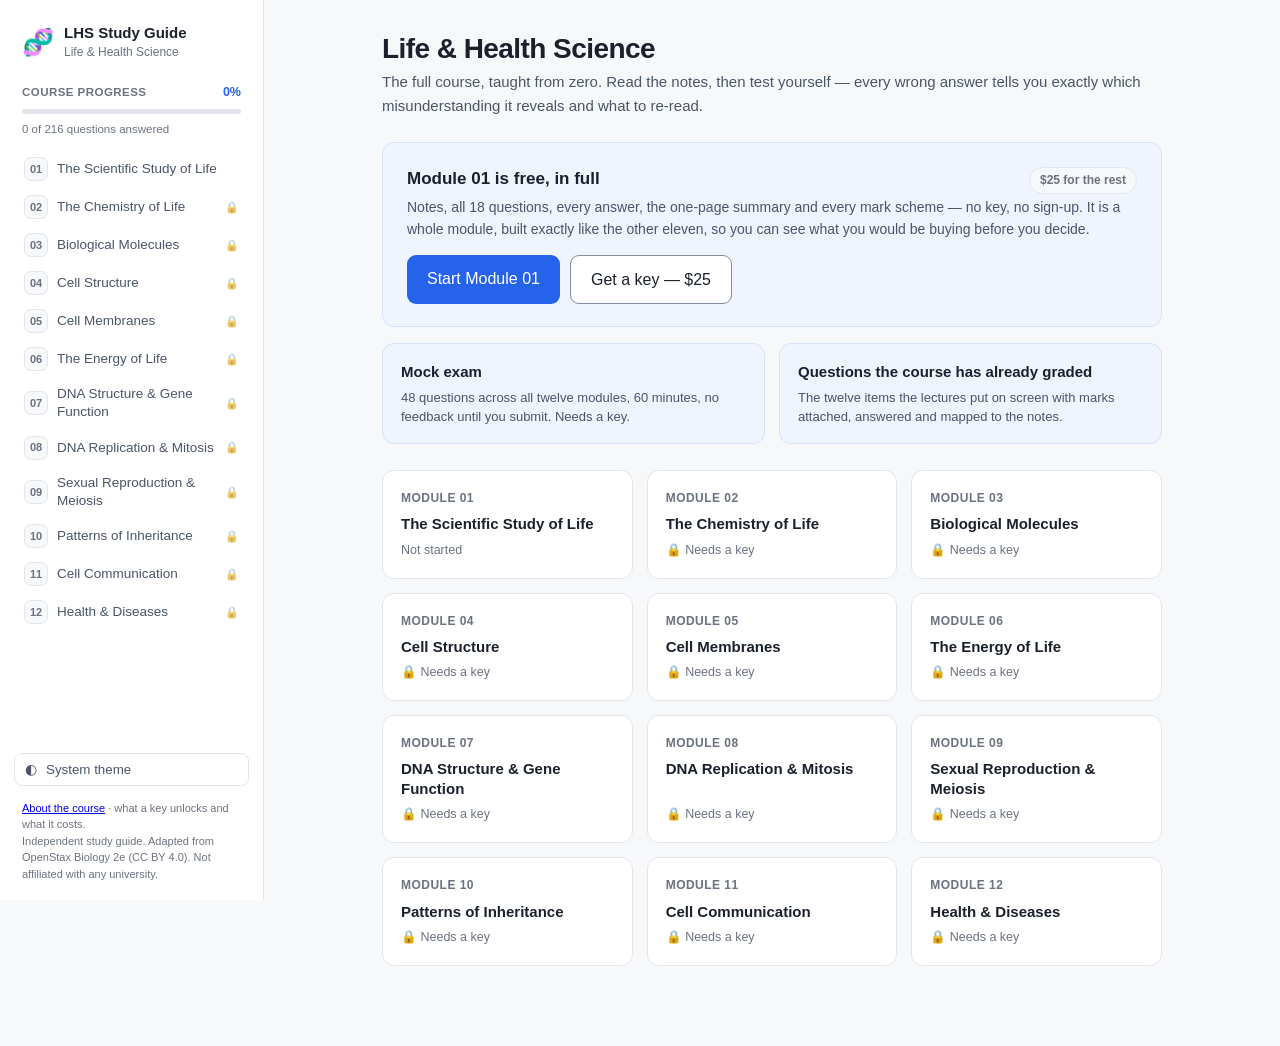
==== commit 7d961539: "Publish 2026-08-12: 4923078" ====
--- a/course.html
+++ b/course.html
@@ -6,10 +6,11 @@
   <title>LHS Study Guide — Interactive</title>
   <!-- ?v= is a cache buster. BUMP IT on every deploy, or returning students keep the
        old JS/CSS and newly published modules stay invisible to them. -->
-  <link rel="stylesheet" href="styles.css?v=37">
+  <link rel="stylesheet" href="styles.css?v=39">
   <link rel="icon" href="data:image/svg+xml,<svg xmlns='http://www.w3.org/2000/svg' viewBox='0 0 100 100'><text y='.9em' font-size='90'>🧬</text></svg>">
 </head>
 <body>
+  <button class="skip-link" id="skip-link">Skip to content</button>
   <!-- Mobile only (<900px). On desktop the sidebar is always visible and this bar
        is display:none, so the same nav markup serves both layouts. -->
   <header class="topbar">
@@ -41,7 +42,7 @@
         Independent study guide. Adapted from OpenStax Biology 2e (CC BY 4.0). Not affiliated with any university.
       </div>
     </aside>
-    <main class="main" id="main"></main>
+    <main class="main" id="main" tabindex="-1"></main>
   </div>
   <!-- Printing hides the sidebar, and the sidebar held the only attribution on the
        page — so every chapter a student printed carried none. CC BY asks for the
@@ -52,8 +53,8 @@
     © Rice University, licensed under CC BY 4.0. Explanations and commentary are original work.
     Not affiliated with or endorsed by any university or instructor.
   </div>
-  <script src="md.js?v=37"></script>
-  <script src="api.js?v=37"></script>
-  <script src="app.js?v=37"></script>
+  <script src="md.js?v=39"></script>
+  <script src="api.js?v=39"></script>
+  <script src="app.js?v=39"></script>
 </body>
 </html>
--- a/styles.css
+++ b/styles.css
@@ -12,6 +12,12 @@
   /* was #8a94a3 — 3.0:1 on white, below the 4.5:1 WCAG AA floor for text */
   --ink-faint: #6b7280;
   --line: #e2e6ec;
+  /* --line is a divider between blocks of text and may stay a hairline. The
+     edge of a *control* — the key field, the answer box, a quiz option — is
+     what tells a low-vision student where to type or click, and WCAG 1.4.11
+     puts that at 3:1. --line measured 1.18:1 on --bg. Use --line-ui on
+     anything the student operates, --line on anything that only separates. */
+  --line-ui: #848d9c;
 
   --accent: #2563eb;
   --accent-soft: #eff4ff;
@@ -62,6 +68,7 @@
     --ink-soft: #b3bdc9;
     --ink-faint: #8b96a5;
     --line: #2a323d;
+    --line-ui: #616d7c;
 
     --accent: #6ea8fe;
     --accent-soft: #172033;
@@ -95,6 +102,7 @@
   --ink-soft: #b3bdc9;
   --ink-faint: #8b96a5;
   --line: #2a323d;
+  --line-ui: #616d7c;
 
   --accent: #6ea8fe;
   --accent-soft: #172033;
@@ -118,6 +126,31 @@
 }
 
 * { box-sizing: border-box; }
+
+/* Sixteen tab stops sit between the top of the page and the content on desktop
+   (brand, twelve module links, theme toggle, two footer links). Off-screen
+   until focused, first in the tab order. */
+.skip-link {
+  position: absolute;
+  left: 8px;
+  top: -60px;
+  border: 0;
+  font: inherit;
+  font-size: 15px;
+  cursor: pointer;
+  z-index: 60;
+  padding: 10px 16px;
+  border-radius: 0 0 9px 9px;
+  background: var(--accent);
+  color: var(--on-accent);
+  font-weight: 600;
+  text-decoration: none;
+  transition: top .12s;
+}
+.skip-link:focus { top: 0; }
+/* The focus targets are containers, not controls: a ring around the whole
+   screen is noise, and the point of focusing them is the announcement. */
+#main:focus, #lp-main:focus, #feedback:focus { outline: none; }
 
 /* Deep links from quiz feedback land on a heading — keep it clear of the
    sticky tab bar (and, on mobile, the top bar above it). */
@@ -160,7 +193,7 @@
   width: 40px; height: 40px;
   display: grid;
   place-items: center;
-  border: 1px solid var(--line);
+  border: 1px solid var(--line-ui);
   border-radius: 10px;
   background: var(--panel);
   color: var(--ink-soft);
@@ -286,7 +319,7 @@
 .nav-item.active { background: var(--accent-soft); color: var(--accent); font-weight: 600; }
 .nav-item.active .num { background: var(--accent); border-color: var(--accent); color: var(--on-accent); }
 .nav-item.enabled:hover { background: var(--bg); }
-.nav-item.locked { opacity: 0.45; cursor: default; }
+.nav-item.locked { color: var(--ink-faint); cursor: default; }
 .nav-item .nav-label { flex: 1; min-width: 0; }
 .nav-item .nav-stat {
   flex-shrink: 0;
@@ -506,7 +539,9 @@
   transition: border-color .15s, box-shadow .15s;
 }
 .module-card.enabled:hover { border-color: var(--accent); box-shadow: var(--shadow-card); }
-.module-card.locked { opacity: .5; cursor: default; }
+/* Locked used to be opacity: .5, which took the title to 2.4:1. The padlock
+   and the recessed panel say the same thing without dimming the text. */
+.module-card.locked { background: var(--bg); border-color: var(--line-ui); cursor: default; }
 .module-card .mod-num { font-size: 12px; font-weight: 600; color: var(--ink-faint); letter-spacing: .04em; }
 .module-card .mod-title { font-weight: 600; font-size: 15px; line-height: 1.3; }
 .module-card .mod-status { font-size: 12.5px; color: var(--ink-faint); margin-top: auto; }
@@ -530,7 +565,7 @@
 .btn.secondary {
   background: var(--panel);
   color: var(--ink);
-  border: 1px solid var(--line);
+  border: 1px solid var(--line-ui);
 }
 .btn.secondary:hover { background: var(--bg); filter: none; }
 .btn:disabled { opacity: .5; cursor: default; }
@@ -561,7 +596,7 @@
 }
 .quiz-top .q-count { margin-left: auto; font-variant-numeric: tabular-nums; }
 .flag-btn {
-  border: 1px solid var(--line);
+  border: 1px solid var(--line-ui);
   background: var(--panel);
   color: var(--ink-faint);
   border-radius: 8px;
@@ -598,7 +633,7 @@
 .option {
   text-align: left;
   background: var(--panel);
-  border: 1.5px solid var(--line);
+  border: 1.5px solid var(--line-ui);
   border-radius: 10px;
   padding: 13px 16px;
   font: 15px/1.45 inherit;
@@ -639,7 +674,11 @@
 .option.wrong { border-color: var(--red); background: var(--red-soft); }
 .option.wrong .letter { color: var(--red); }
 .option:disabled { cursor: default; }
-.option.dim:disabled { opacity: .55; }
+/* Recede the options that were not picked — but with colour, not opacity.
+   opacity: .55 composited the letter down to 2.15:1, so the student who most
+   needs to re-read the wrong answers is the one who cannot. */
+.option.dim:disabled { color: var(--ink-soft); background: var(--bg); border-color: var(--line); }
+.option.dim:disabled .letter { color: var(--ink-faint); }
 
 /* Exam conditions: the pick is shown, the verdict is not. Deliberately the
    accent colour and not green — green reads as "correct" at a glance. */
@@ -754,7 +793,7 @@
 .written-card textarea {
   width: 100%;
   min-height: 96px;
-  border: 1.5px solid var(--line);
+  border: 1.5px solid var(--line-ui);
   border-radius: 9px;
   padding: 12px 14px;
   font: 14.5px/1.55 inherit;
@@ -919,7 +958,7 @@
 .field { display: flex; flex-direction: column; gap: 6px; }
 .field span { font-size: 13px; font-weight: 600; color: var(--ink-soft); }
 .field input {
-  border: 1.5px solid var(--line);
+  border: 1.5px solid var(--line-ui);
   border-radius: 9px;
   padding: 11px 14px;
   font: 15px/1.4 inherit;
@@ -939,7 +978,7 @@
 .lost-key p { margin: 10px 0; max-width: 58ch; font-size: 13.5px; }
 .lost-key input {
   flex: 1 1 220px;
-  border: 1.5px solid var(--line);
+  border: 1.5px solid var(--line-ui);
   border-radius: 9px;
   padding: 9px 12px;
   font: 14px/1.4 inherit;
@@ -968,8 +1007,7 @@
   margin: 12px 0 0;
   font-size: 11.5px;
   letter-spacing: 0.02em;
-  color: var(--ink-soft);
-  opacity: 0.75;
+  color: var(--ink-faint);
 }
 
 /* ---------- loading skeleton ---------- */
@@ -1251,6 +1289,7 @@
     --ink-soft: #333333;
     --ink-faint: #555555;
     --line: #999999;
+    --line-ui: #666666;
     --accent: #1a4fbf;
     --accent-soft: #ffffff;
     --accent-line: #999999;
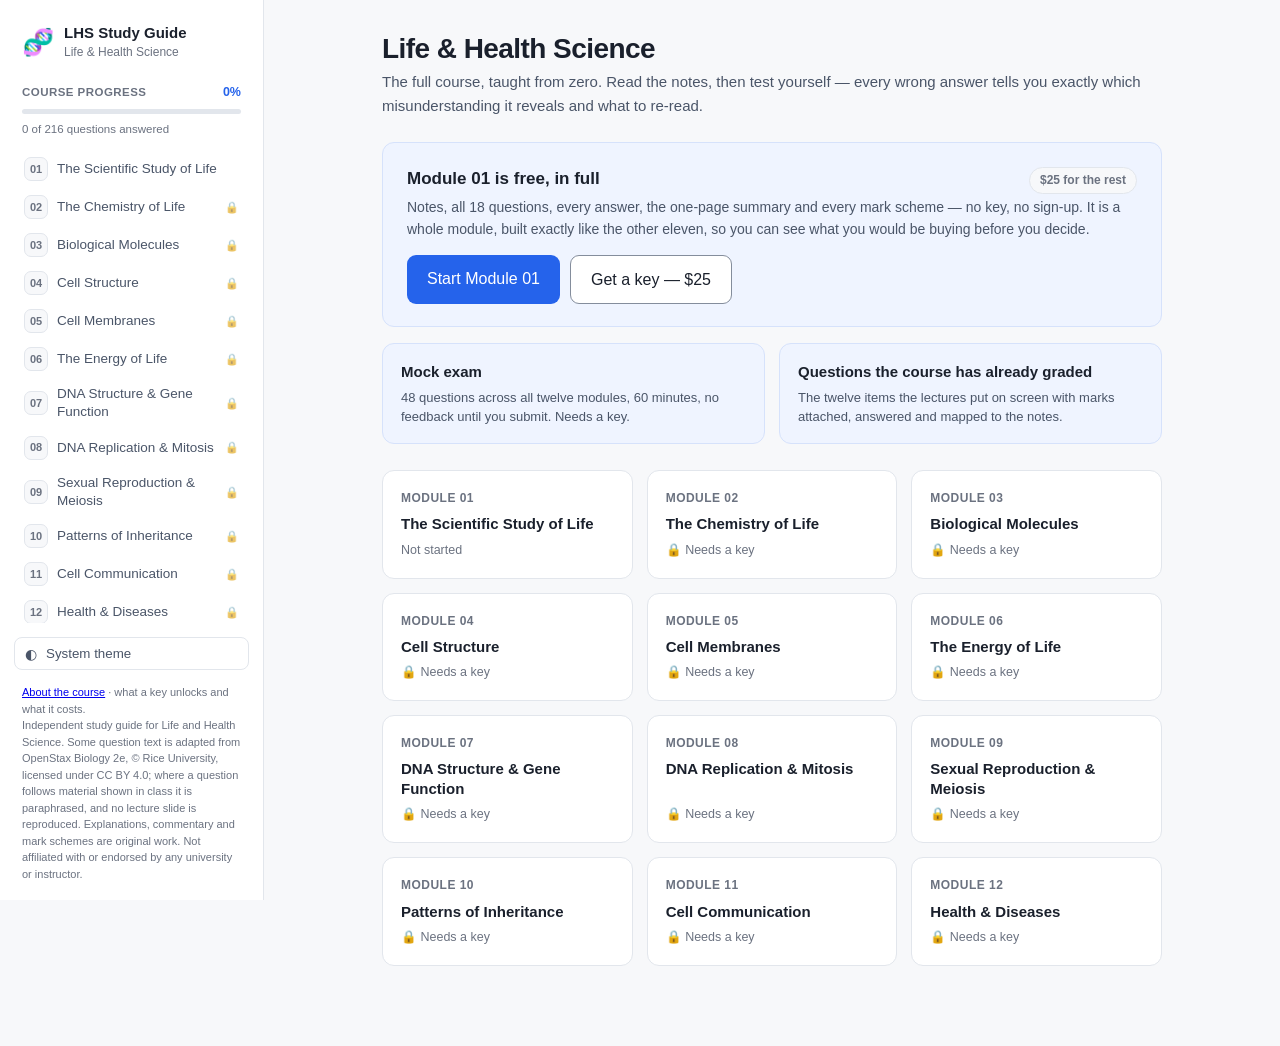
==== commit 7f33cc08: "Publish 2026-08-24: e75e177" ====
--- a/course.html
+++ b/course.html
@@ -6,7 +6,7 @@
   <title>LHS Study Guide — Interactive</title>
   <!-- ?v= is a cache buster. BUMP IT on every deploy, or returning students keep the
        old JS/CSS and newly published modules stay invisible to them. -->
-  <link rel="stylesheet" href="styles.css?v=39">
+  <link rel="stylesheet" href="styles.css?v=40">
   <link rel="icon" href="data:image/svg+xml,<svg xmlns='http://www.w3.org/2000/svg' viewBox='0 0 100 100'><text y='.9em' font-size='90'>🧬</text></svg>">
 </head>
 <body>
@@ -39,7 +39,7 @@
       </button>
       <div class="sidebar-foot">
         <a href="index.html">About the course</a> · what a key unlocks and what it costs.<br>
-        Independent study guide. Adapted from OpenStax Biology 2e (CC BY 4.0). Not affiliated with any university.
+        <!--gen:attribution-->Independent study guide for Life and Health Science. Some question text is adapted from OpenStax Biology 2e, © Rice University, licensed under CC BY 4.0; where a question follows material shown in class it is paraphrased, and no lecture slide is reproduced. Explanations, commentary and mark schemes are original work. Not affiliated with or endorsed by any university or instructor.<!--/gen-->
       </div>
     </aside>
     <main class="main" id="main" tabindex="-1"></main>
@@ -49,12 +49,10 @@
        credit to travel with the copy, and the printed copy is the one that gets
        passed around. Screen-hidden, print-only. -->
   <div class="print-credit">
-    Independent study guide for Life and Health Science. Adapted from OpenStax Biology 2e,
-    © Rice University, licensed under CC BY 4.0. Explanations and commentary are original work.
-    Not affiliated with or endorsed by any university or instructor.
+    <!--gen:attribution-->Independent study guide for Life and Health Science. Some question text is adapted from OpenStax Biology 2e, © Rice University, licensed under CC BY 4.0; where a question follows material shown in class it is paraphrased, and no lecture slide is reproduced. Explanations, commentary and mark schemes are original work. Not affiliated with or endorsed by any university or instructor.<!--/gen-->
   </div>
-  <script src="md.js?v=39"></script>
-  <script src="api.js?v=39"></script>
-  <script src="app.js?v=39"></script>
+  <script src="md.js?v=40"></script>
+  <script src="api.js?v=40"></script>
+  <script src="app.js?v=40"></script>
 </body>
 </html>
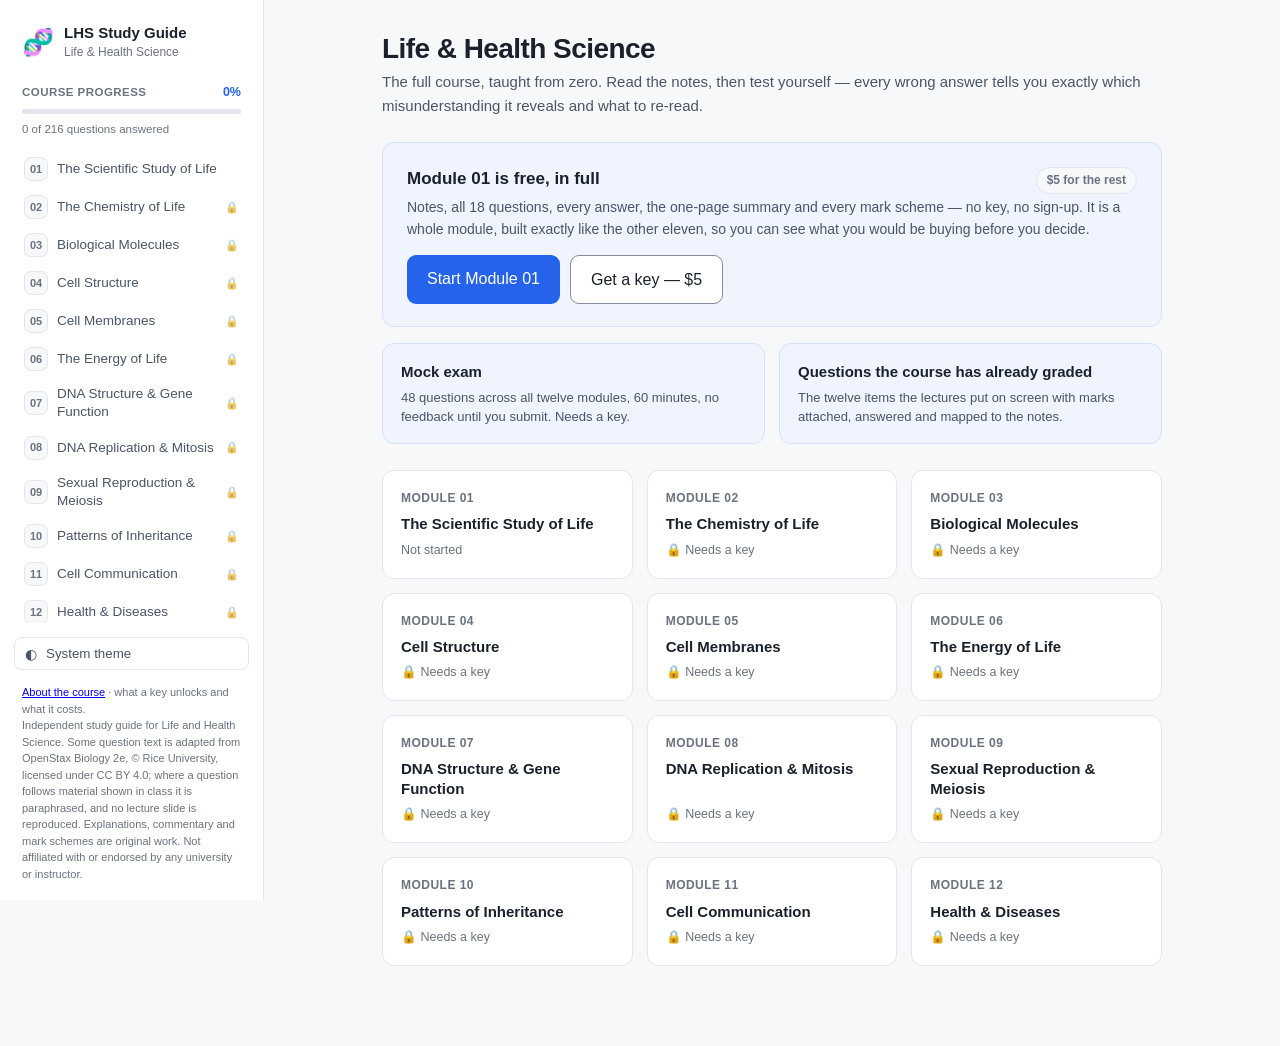
==== commit fbc2c4bf: "Publish 2026-10-12: 7ce7214" ====
--- a/course.html
+++ b/course.html
@@ -4,9 +4,23 @@
   <meta charset="UTF-8">
   <meta name="viewport" content="width=device-width, initial-scale=1.0">
   <title>LHS Study Guide — Interactive</title>
+  <!-- The link-preview card. Generated: see apply-config.py. -->
+  <!--gen:og--><meta property="og:type" content="website">
+    <meta property="og:site_name" content="LHS Study Guide">
+    <meta property="og:title" content="Life &amp; Health Science — the whole course, taught from zero">
+    <meta property="og:description" content="Twelve modules of Life &amp; Health Science notes and 360 exam-style questions. Module 01 is free in full; the other eleven are $5 once. Every wrong answer tells you which misunderstanding it reveals and exactly what to re-read.">
+    <meta property="og:url" content="https://danypak1.github.io/lhs/">
+    <meta property="og:image" content="https://danypak1.github.io/lhs/og.png">
+    <meta property="og:image:width" content="1200">
+    <meta property="og:image:height" content="630">
+    <meta property="og:image:alt" content="LHS Study Guide — Life &amp; Health Science">
+    <meta name="twitter:card" content="summary_large_image">
+    <meta name="twitter:title" content="Life &amp; Health Science — the whole course, taught from zero">
+    <meta name="twitter:description" content="Twelve modules of Life &amp; Health Science notes and 360 exam-style questions. Module 01 is free in full; the other eleven are $5 once. Every wrong answer tells you which misunderstanding it reveals and exactly what to re-read.">
+    <meta name="twitter:image" content="https://danypak1.github.io/lhs/og.png"><!--/gen-->
   <!-- ?v= is a cache buster. BUMP IT on every deploy, or returning students keep the
        old JS/CSS and newly published modules stay invisible to them. -->
-  <link rel="stylesheet" href="styles.css?v=40">
+  <link rel="stylesheet" href="styles.css?v=45">
   <link rel="icon" href="data:image/svg+xml,<svg xmlns='http://www.w3.org/2000/svg' viewBox='0 0 100 100'><text y='.9em' font-size='90'>🧬</text></svg>">
 </head>
 <body>
@@ -51,8 +65,8 @@
   <div class="print-credit">
     <!--gen:attribution-->Independent study guide for Life and Health Science. Some question text is adapted from OpenStax Biology 2e, © Rice University, licensed under CC BY 4.0; where a question follows material shown in class it is paraphrased, and no lecture slide is reproduced. Explanations, commentary and mark schemes are original work. Not affiliated with or endorsed by any university or instructor.<!--/gen-->
   </div>
-  <script src="md.js?v=40"></script>
-  <script src="api.js?v=40"></script>
-  <script src="app.js?v=40"></script>
+  <script src="md.js?v=45"></script>
+  <script src="api.js?v=45"></script>
+  <script src="app.js?v=45"></script>
 </body>
 </html>
